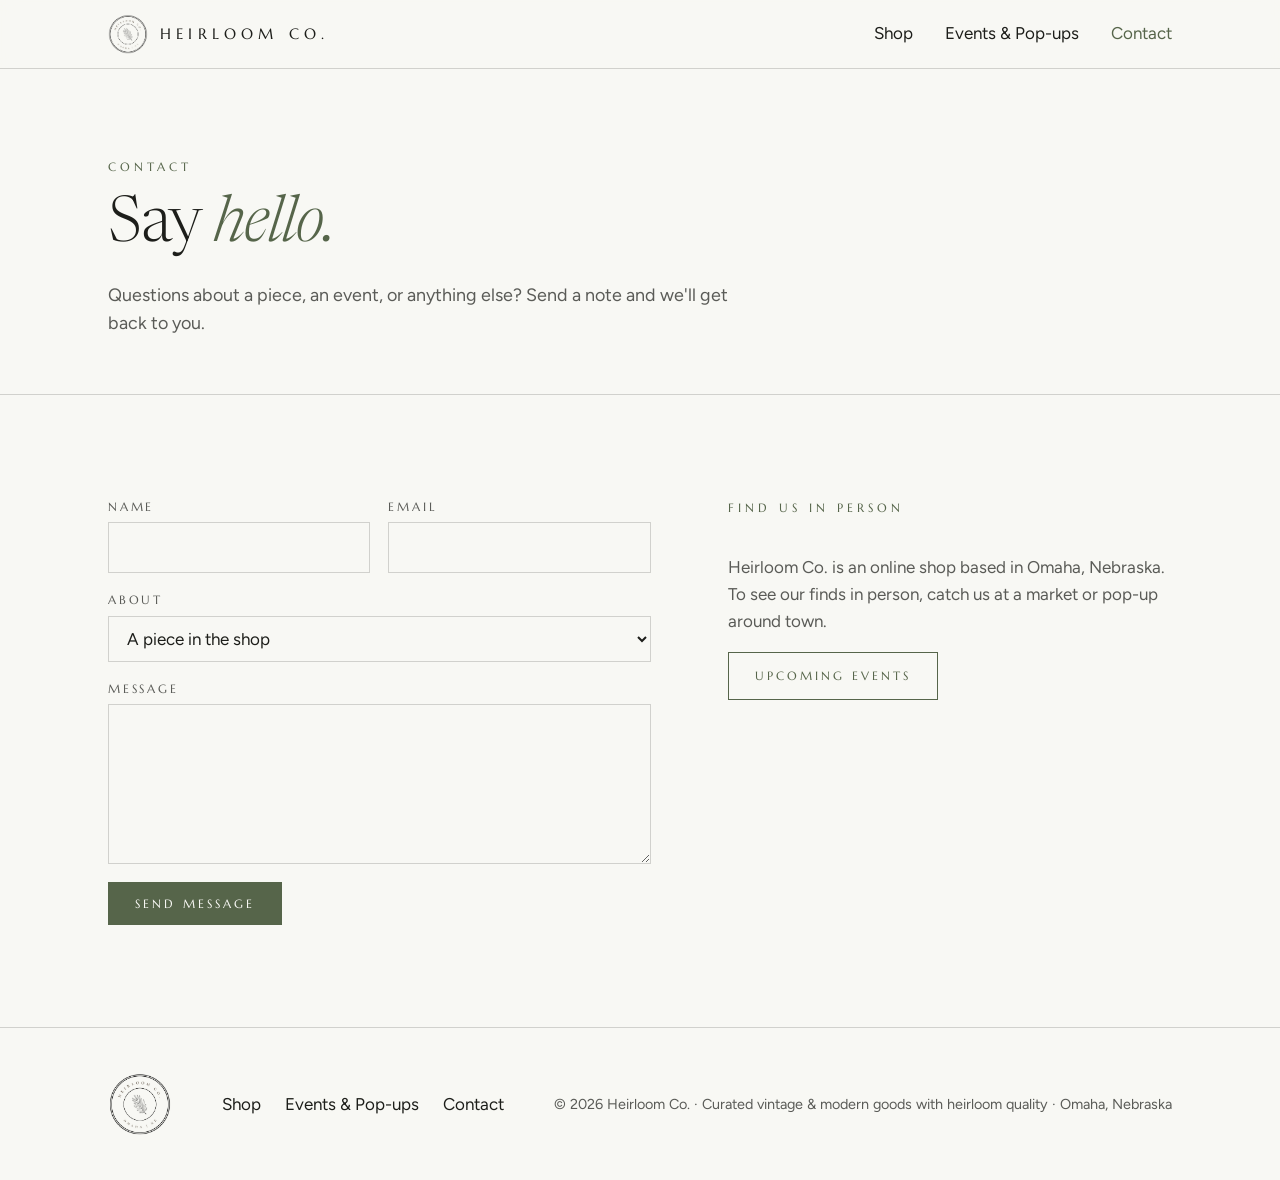
==== contact.html @ 71415613 "Add static Heirloom Co. site Plain HTML/CSS/JS version of the site for working on locally before Sho" ====
<!doctype html>
<html lang="en" class="dark-ok">
<head>
  <meta charset="utf-8">
  <meta name="viewport" content="width=device-width, initial-scale=1">
  <title>Contact · Heirloom Co.</title>
  <meta name="description" content="Get in touch with Heirloom Co. in Omaha about an item or an event.">
  <link rel="preconnect" href="https://fonts.googleapis.com">
  <link rel="preconnect" href="https://fonts.gstatic.com" crossorigin>
  <link rel="stylesheet" href="https://fonts.googleapis.com/css2?family=Marcellus&family=Newsreader:ital,opsz,wght@0,6..72,300;0,6..72,400;1,6..72,300;1,6..72,400&family=Figtree:wght@400;500;600&family=Nanum+Pen+Script&display=swap">
  <link rel="stylesheet" href="css/heirloom.css">
</head>
<body class="template-contact">
  <a class="skip" href="#MainContent">Skip to content</a>

  <header class="site">
    <div class="wrap">
      <a class="brand" href="index.html" aria-label="Heirloom Co. home">
        <img class="logo brand-img" src="images/logo.jpg" alt="" width="850" height="850">
        <span>Heirloom Co.</span>
      </a>
      <nav class="links" aria-label="Main">
        <a href="shop.html">Shop</a>
        <a href="events.html">Events &amp; Pop-ups</a>
        <a href="contact.html" aria-current="page">Contact</a>
      </nav>
    </div>
  </header>

  <main id="MainContent">
    <section class="page-head">
      <div class="wrap">
        <span class="caps">Contact</span>
        <h1>Say <em>hello.</em></h1>
        <p class="lede">Questions about a piece, an event, or anything else? Send a note and we'll get back to you.</p>
      </div>
    </section>

    <section class="block">
      <div class="wrap contact">
        <!-- Not connected to anything yet. Shopify's built-in contact form can take this over later. -->
        <form class="form" data-contact>
          <div class="row">
            <label><span>Name</span><input type="text" name="name" autocomplete="name" required></label>
            <label><span>Email</span><input type="email" name="email" autocomplete="email" required></label>
          </div>
          <label>
            <span>About</span>
            <select name="topic">
              <option>A piece in the shop</option>
              <option>Events &amp; pop-ups</option>
              <option>Something else</option>
            </select>
          </label>
          <label><span>Message</span><textarea name="message" required></textarea></label>
          <button class="btn solid" type="submit">Send message</button>
          <p class="form-status" role="status" hidden></p>
        </form>

        <aside>
          <div class="sec-head tight">
            <div>
              <span class="caps">Find us in person</span>
            </div>
          </div>
          <p class="muted">Heirloom Co. is an online shop based in Omaha, Nebraska. To see our finds in person, catch us at a market or pop-up around town.</p>
          <div class="actions">
            <a class="btn line" href="events.html">Upcoming events</a>
          </div>
        </aside>
      </div>
    </section>
  </main>

  <footer class="site">
    <div class="wrap">
      <img class="logo foot-logo" src="images/logo.jpg" alt="" width="850" height="850">
      <div class="foot-links">
        <a href="shop.html">Shop</a>
        <a href="events.html">Events &amp; Pop-ups</a>
        <a href="contact.html">Contact</a>
      </div>
      <p>© 2026 Heirloom Co. · Curated vintage &amp; modern goods with heirloom quality · Omaha, Nebraska</p>
    </div>
  </footer>

  <script src="js/heirloom.js" defer></script>
</body>
</html>
---- css/heirloom.css ----
/* Heirloom Co. site styles. */
:root {
  --paper: #F8F8F4;
  --paper-2: #EFEFE8;
  --ink: #1D1E1A;
  --sage: #56654A;
  --ink-soft: color-mix(in srgb, var(--ink) 72%, var(--paper));
  --rule: color-mix(in srgb, var(--ink) 18%, var(--paper));
  --sage-soft: color-mix(in srgb, var(--sage) 18%, var(--paper));
  --sage-deep: color-mix(in srgb, var(--sage) 78%, var(--ink));

  --f-caps: "Marcellus", "Cormorant SC", Georgia, serif;
  --f-display: "Newsreader", Georgia, "Times New Roman", serif;
  --f-body: "Figtree", system-ui, -apple-system, "Segoe UI", sans-serif;
  --f-hand: "Nanum Pen Script", "Bradley Hand", "Segoe Print", cursive;

  --gutter: clamp(16px, 4vw, 48px);
  --max: 1160px;
  color-scheme: light;
}
@media (prefers-color-scheme: dark) {
  :root.dark-ok {
    color-scheme: dark;
    --paper: #151613;
    --paper-2: #1D1F1A;
    --ink: #ECECE4;
    --sage: #A8B893;
  }
}

* { box-sizing: border-box; }
html { scroll-behavior: smooth; }
body {
  margin: 0;
  background: var(--paper);
  color: var(--ink);
  font-family: var(--f-body);
  font-size: 17px;
  line-height: 1.6;
  -webkit-font-smoothing: antialiased;
}
img { max-width: 100%; height: auto; display: block; }
a { color: inherit; }
a:focus-visible, button:focus-visible, input:focus-visible, select:focus-visible, summary:focus-visible {
  outline: 2px solid var(--sage); outline-offset: 3px; border-radius: 2px;
}
.skip { position: absolute; left: -9999px; }
.skip:focus { left: 16px; top: 16px; background: var(--paper); padding: 8px 12px; z-index: 50; }
.visually-hidden { position: absolute !important; width: 1px; height: 1px; overflow: hidden; clip: rect(0 0 0 0); white-space: nowrap; }

.wrap { max-width: var(--max); margin-inline: auto; padding-inline: var(--gutter); }
.wrap.narrow { max-width: 760px; }
.center { text-align: center; }
.center .btn { margin-top: 8px; }
.muted { color: var(--ink-soft); }
.small { font-size: 0.85rem; }
.accent { color: var(--sage); }

.caps {
  font-family: var(--f-caps);
  text-transform: uppercase;
  letter-spacing: 0.32em;
  font-size: 0.78rem;
}
h1, h2, h3 { text-wrap: balance; }
.h2, .sec-head h2 {
  font-family: var(--f-display); font-weight: 300;
  font-size: clamp(2rem, 4vw, 3rem); line-height: 1.1; margin: 0 0 16px;
}

.draft {
  background: var(--sage-soft);
  font-size: 0.85rem; text-align: center;
  padding: 8px var(--gutter);
}

/* header */
header.site {
  position: sticky; top: 0; z-index: 10;
  background: color-mix(in srgb, var(--paper) 92%, transparent);
  backdrop-filter: blur(8px);
  border-bottom: 1px solid var(--rule);
}
header.site .wrap { display: flex; align-items: center; justify-content: space-between; gap: 16px; padding-block: 14px; }
.brand { display: flex; align-items: center; gap: 12px; text-decoration: none; }
.brand svg, .brand .brand-img { width: 40px; height: 40px; flex: none; object-fit: contain; }
.brand span { font-family: var(--f-caps); letter-spacing: 0.34em; font-size: 0.95rem; text-transform: uppercase; }
nav.links { display: flex; flex-wrap: wrap; justify-content: flex-end; gap: 6px clamp(14px, 3vw, 32px); }
nav.links a { text-decoration: none; }
nav.links a:hover, nav.links a[aria-current] { color: var(--sage); }
.cart-link .count {
  display: inline-grid; place-items: center; min-width: 20px; height: 20px; padding: 0 5px;
  border-radius: 999px; background: var(--ink); color: var(--paper); font-size: 0.72rem;
}

/* buttons */
.actions { display: flex; flex-wrap: wrap; gap: 14px; }
.btn {
  display: inline-block; padding: 13px 26px; border: 1px solid var(--sage);
  background: transparent; color: var(--sage); cursor: pointer;
  text-decoration: none; font-family: var(--f-caps); text-transform: uppercase;
  letter-spacing: 0.24em; font-size: 0.78rem; transition: background .2s, color .2s, border-color .2s;
}
.btn.solid { background: var(--sage); color: var(--paper); }
.btn.solid:hover { background: var(--sage-deep); border-color: var(--sage-deep); }
.btn.line:hover { background: var(--sage); color: var(--paper); }
.btn[disabled] { opacity: .5; cursor: not-allowed; }

/* hero */
.hero .wrap {
  display: grid; grid-template-columns: 1.15fr 0.85fr; align-items: center;
  gap: clamp(32px, 6vw, 80px); padding-block: clamp(48px, 8vw, 104px);
}
.hero .eyebrow { color: var(--sage); margin: 0 0 20px; }
.hero h1 {
  font-family: var(--f-display); font-weight: 300;
  font-size: clamp(2rem, 3.8vw, 3.2rem); line-height: 1.1; letter-spacing: -0.01em;
  margin: 0 0 24px;
}
.hero h1 em { font-style: italic; color: var(--sage); }
.hero .lede { font-size: 1.12rem; color: var(--ink-soft); max-width: 34em; margin: 0 0 32px; }

.seal { width: 100%; max-width: 420px; justify-self: center; margin-inline: auto; color: var(--ink); }
.seal svg { width: 100%; height: auto; display: block; overflow: visible; }
.seal .hero-img { width: 100%; }
.small-seal { max-width: 120px; margin-bottom: 24px; }
/* The logo is black line art on white: multiply drops the white into the page color,
   and in dark mode it's inverted so the lines turn light. */
.logo { mix-blend-mode: multiply; }
@media (prefers-color-scheme: dark) {
  :root.dark-ok .logo { filter: invert(1); mix-blend-mode: screen; }
}

/* sections */
.block { padding-block: clamp(56px, 8vw, 104px); border-top: 1px solid var(--rule); }
.block.first { border-top: 0; padding-top: clamp(40px, 6vw, 72px); }
.sec-head { display: flex; align-items: end; justify-content: space-between; gap: 24px; flex-wrap: wrap; margin-bottom: clamp(32px, 5vw, 56px); }
.sec-head.tight { margin-bottom: 24px; }
.sec-head .caps { color: var(--sage); display: block; margin-bottom: 12px; }
.sec-head h2, .sec-head .h2 { margin: 0; }
.sec-head > p, .sec-head > .rte { max-width: 30em; color: var(--ink-soft); margin: 0; }

/* what we carry */
.carry { display: grid; grid-template-columns: 1fr 1fr; gap: clamp(24px, 5vw, 72px); }
.carry h3 {
  display: flex; align-items: center; gap: 14px;
  font-family: var(--f-caps); font-weight: 400; text-transform: uppercase;
  letter-spacing: 0.3em; font-size: 1rem; margin: 0 0 8px;
}
.carry h3 svg { width: 34px; height: 20px; color: var(--sage); }
.carry .note { color: var(--ink-soft); margin: 0 0 20px; }
.carry ul { list-style: none; margin: 0; padding: 0; }
.carry li {
  display: flex; justify-content: space-between; gap: 16px;
  padding-block: 13px; border-bottom: 1px solid var(--rule);
  font-family: var(--f-display); font-size: 1.25rem;
}
.carry li a { text-decoration: none; }
.carry li a:hover { color: var(--sage); }
.carry li span { font-family: var(--f-body); font-size: 0.85rem; color: var(--ink-soft); align-self: center; text-align: right; }

/* item cards (photo, name, description, price) */
.racks { background: var(--paper-2); }
.items { display: grid; grid-template-columns: repeat(auto-fill, minmax(220px, 1fr)); gap: 44px 24px; }
.item { display: flex; flex-direction: column; gap: 4px; }
.item[hidden] { display: none; }
.item-img {
  aspect-ratio: 1; margin-bottom: 12px; overflow: hidden;
  display: grid; place-items: center;
  background: var(--paper); border: 1px dashed var(--rule); color: var(--ink-soft);
}
.item-img img { width: 100%; height: 100%; object-fit: cover; }
.item .kind { color: var(--sage); font-size: 0.66rem; }
.item .name { font-family: var(--f-display); font-weight: 400; font-size: 1.3rem; line-height: 1.2; margin: 0; }
.item .meta { font-size: 0.9rem; color: var(--ink-soft); margin: 0; }
.item .price { font-family: var(--f-display); font-size: 1.15rem; margin: 6px 0 0; }
.racks .foot { margin: 44px 0 0; color: var(--ink-soft); }
.racks .foot a { color: var(--sage); }

/* consign */
.steps { list-style: none; margin: 0; padding: 0; display: grid; grid-template-columns: repeat(3, 1fr); gap: clamp(24px, 4vw, 48px); counter-reset: s; }
.steps li { counter-increment: s; border-top: 1px solid var(--ink); padding-top: 20px; }
.steps li::before {
  content: "Step " counter(s); display: block;
  font-family: var(--f-caps); text-transform: uppercase; letter-spacing: 0.3em; font-size: 0.72rem;
  color: var(--sage); margin-bottom: 10px;
}
.steps h3 { font-family: var(--f-display); font-weight: 400; font-size: 1.5rem; margin: 0 0 8px; }
.steps p { margin: 0; color: var(--ink-soft); }
.split { display: flex; flex-wrap: wrap; gap: 12px; margin-top: 14px; }
.split b { font-weight: 500; font-size: 0.85rem; border: 1px solid var(--rule); padding: 4px 12px; border-radius: 999px; }

/* visit */
.visit { display: grid; grid-template-columns: 1fr 1fr; gap: clamp(32px, 6vw, 80px); }
.visit address { font-style: normal; font-family: var(--f-display); font-size: 1.6rem; line-height: 1.35; margin-bottom: 20px; }
.visit .muted { margin: 0 0 24px; max-width: 30em; }
.hours { width: 100%; border-collapse: collapse; font-variant-numeric: tabular-nums; }
.hours caption { text-align: left; margin-bottom: 10px; color: var(--sage); }
.hours td { padding-block: 11px; border-bottom: 1px solid var(--rule); }
.hours td:last-child { text-align: right; }
.hours tr.closed td { color: var(--ink-soft); }

/* product page */
.product { display: grid; grid-template-columns: 1.1fr 0.9fr; gap: clamp(32px, 5vw, 72px); padding-block: clamp(32px, 5vw, 64px); align-items: start; }
.product-media { display: grid; gap: 16px; }
.product-media figure { margin: 0; background: var(--paper-2); }
.media-empty { aspect-ratio: 4 / 5; display: grid; place-items: center; }
.media-empty svg { width: 30%; color: var(--ink-soft); }
.product-info { position: sticky; top: 96px; display: flex; flex-direction: column; gap: 16px; }
.product-info .kind { color: var(--sage); }
.product-info h1 { font-family: var(--f-display); font-weight: 300; font-size: clamp(2rem, 4vw, 3rem); line-height: 1.1; margin: 0; }
.price-tag { font-family: var(--f-hand); font-size: 2.8rem; line-height: 1; display: flex; gap: 12px; align-items: baseline; }
.price-tag s { font-size: 1.8rem; color: var(--ink-soft); }
.buy { display: flex; flex-direction: column; gap: 10px; align-items: flex-start; }
select, input[type="search"], input[type="email"], input[type="password"], input[type="number"] {
  font: inherit; color: var(--ink); background: var(--paper);
  border: 1px solid var(--rule); padding: 11px 14px; max-width: 100%;
}
.one-of { font-size: 0.9rem; color: var(--ink-soft); border-top: 1px dashed var(--rule); padding-top: 14px; margin: 0; }
.rte { max-width: 65ch; }
.rte img { margin-block: 16px; }

/* collections list */
.coll-grid { display: grid; grid-template-columns: repeat(auto-fill, minmax(240px, 1fr)); gap: 32px 24px; }
.coll-card { display: flex; flex-direction: column; gap: 8px; text-decoration: none; }
.coll-img { aspect-ratio: 4 / 5; background: var(--paper-2); display: grid; place-items: center; overflow: hidden; }
.coll-img img { width: 100%; height: 100%; object-fit: cover; }
.coll-img svg { width: 35%; color: var(--ink-soft); }
.coll-card:hover .caps { color: var(--sage); }

/* cart */
.cart-lines { list-style: none; margin: 24px 0; padding: 0; }
.cart-lines li { display: grid; grid-template-columns: 96px 1fr auto; gap: 18px; align-items: start; padding-block: 18px; border-bottom: 1px solid var(--rule); }
.cart-img { display: block; aspect-ratio: 4 / 5; background: var(--paper-2); overflow: hidden; }
.cart-img img { width: 100%; height: 100%; object-fit: cover; }
.cart-lines .name { font-family: var(--f-display); font-size: 1.25rem; text-decoration: none; display: block; }
.cart-lines p { margin: 2px 0 8px; }
.qty { width: 72px; margin-inline: 6px 12px; padding: 6px 8px; }
.remove { color: var(--ink-soft); }
.line-price { font-variant-numeric: tabular-nums; }
.cart-foot { display: flex; flex-direction: column; align-items: flex-end; gap: 8px; text-align: right; }
.subtotal { display: flex; gap: 24px; align-items: baseline; font-size: 1.3rem; margin: 0; }

/* search, pager, blog */
.search-form { display: flex; flex-wrap: wrap; gap: 10px; justify-content: center; margin-block: 16px; }
.search-form input { flex: 1 1 220px; }
.result-link { font-family: var(--f-display); font-size: 1.2rem; }
.pager { display: flex; justify-content: center; gap: 24px; margin-top: 48px; color: var(--ink-soft); }
.pager a { color: var(--ink); }
.articles { list-style: none; padding: 0; margin: 24px 0 0; }
.articles li { padding-block: 20px; border-bottom: 1px solid var(--rule); display: flex; flex-direction: column; gap: 4px; }
.articles .name { font-family: var(--f-display); font-size: 1.5rem; text-decoration: none; }
.article-img { margin-block: 24px; }
.password .seal { max-width: 300px; margin-bottom: 32px; }
.pw-login { margin-top: 32px; }
.pw-login summary { cursor: pointer; color: var(--ink-soft); }

/* page heading (about, shop, contact) */
.page-head { padding-block: clamp(48px, 7vw, 88px) clamp(32px, 5vw, 56px); }
.page-head .caps { color: var(--sage); display: block; margin-bottom: 16px; }
.page-head h1 {
  font-family: var(--f-display); font-weight: 300;
  font-size: clamp(2.4rem, 5vw, 4rem); line-height: 1.06; letter-spacing: -0.015em; margin: 0 0 20px;
}
.page-head h1 em { font-style: italic; color: var(--sage); }
.page-head .lede { font-size: 1.12rem; color: var(--ink-soft); max-width: 36em; margin: 0; }

/* about */
.story { display: grid; grid-template-columns: 0.8fr 1.2fr; gap: clamp(32px, 6vw, 80px); align-items: start; }
.story .seal { max-width: 320px; }
.story p { margin: 0 0 18px; font-size: 1.08rem; }
.story p:first-child { font-family: var(--f-display); font-size: 1.5rem; line-height: 1.4; }

/* events */
.events { list-style: none; margin: 0; padding: 0; }
.events li { display: grid; grid-template-columns: 88px 1fr; gap: clamp(20px, 4vw, 40px); padding-block: 28px; border-top: 1px solid var(--rule); }
.events li:last-child { border-bottom: 1px solid var(--rule); }
.events .date { display: flex; flex-direction: column; align-items: center; justify-content: center; aspect-ratio: 1; border: 1px solid var(--ink); }
.events .date .caps { color: var(--sage); font-size: 0.7rem; }
.events .date b { font-family: var(--f-display); font-weight: 300; font-size: 2.2rem; line-height: 1; }
.events h3 { font-family: var(--f-display); font-weight: 400; font-size: 1.6rem; margin: 0 0 4px; }
.events p { margin: 0 0 8px; }
.events p:last-child { margin: 0; }
#events .foot { margin: 40px 0 0; }

/* shop filters */
.filters { display: flex; flex-wrap: wrap; gap: 10px; }
.filters button {
  font-family: var(--f-caps); text-transform: uppercase; letter-spacing: 0.24em; font-size: 0.72rem;
  background: transparent; color: var(--ink); border: 1px solid var(--rule); padding: 9px 18px; cursor: pointer;
}
.filters button:hover { border-color: var(--sage); color: var(--sage); }
.filters button[aria-pressed="true"] { background: var(--sage); color: var(--paper); border-color: var(--sage); }

/* contact form */
.contact { display: grid; grid-template-columns: 1.1fr 0.9fr; gap: clamp(32px, 6vw, 80px); align-items: start; }
.form { display: grid; gap: 18px; }
.form .row { display: grid; grid-template-columns: 1fr 1fr; gap: 18px; }
.form label { display: grid; gap: 6px; }
.form label > span { font-family: var(--f-caps); text-transform: uppercase; letter-spacing: 0.24em; font-size: 0.72rem; color: var(--ink-soft); }
input[type="text"], textarea {
  font: inherit; color: var(--ink); background: var(--paper);
  border: 1px solid var(--rule); padding: 11px 14px; max-width: 100%;
}
.form input, .form select, .form textarea { width: 100%; }
.form textarea { min-height: 160px; resize: vertical; }
.form .btn { justify-self: start; }
.form-status { margin: 0; color: var(--sage); }
.contact aside address { font-style: normal; font-family: var(--f-display); font-size: 1.4rem; line-height: 1.35; margin-bottom: 16px; }
.contact aside .hours { margin-top: 32px; }

/* footer */
footer.site { border-top: 1px solid var(--rule); padding-block: 44px; }
footer.site .wrap { display: flex; align-items: center; justify-content: space-between; gap: 20px; flex-wrap: wrap; }
footer.site .foot-logo { width: 64px; height: 64px; }
footer.site p { margin: 0; color: var(--ink-soft); font-size: 0.9rem; }
.foot-links { display: flex; flex-wrap: wrap; gap: 8px 24px; }
.foot-links a { text-decoration: none; }
.foot-links a:hover { color: var(--sage); }
.racks .foot a:hover, .rte a:hover { color: var(--sage-deep); }

@media (max-width: 860px) {
  .hero .wrap, .product { grid-template-columns: 1fr; }
  .hero .seal { order: -1; max-width: 260px; }
  .carry, .visit, .steps, .story, .contact { grid-template-columns: 1fr; }
  .product-info { position: static; }
  .product-media { grid-auto-flow: column; grid-auto-columns: 88%; overflow-x: auto; scroll-snap-type: x mandatory; }
  .product-media figure { scroll-snap-align: start; }
}
@media (max-width: 520px) {
  .brand span { display: none; }
  .form .row { grid-template-columns: 1fr; }
  .events li { grid-template-columns: 64px 1fr; }
  .events .date b { font-size: 1.7rem; }
  nav.links { gap: 6px 16px; font-size: 0.95rem; }
  .cart-lines li { grid-template-columns: 72px 1fr; }
  .line-price { grid-column: 2; }
}
@media (prefers-reduced-motion: reduce) {
  html { scroll-behavior: auto; }
}
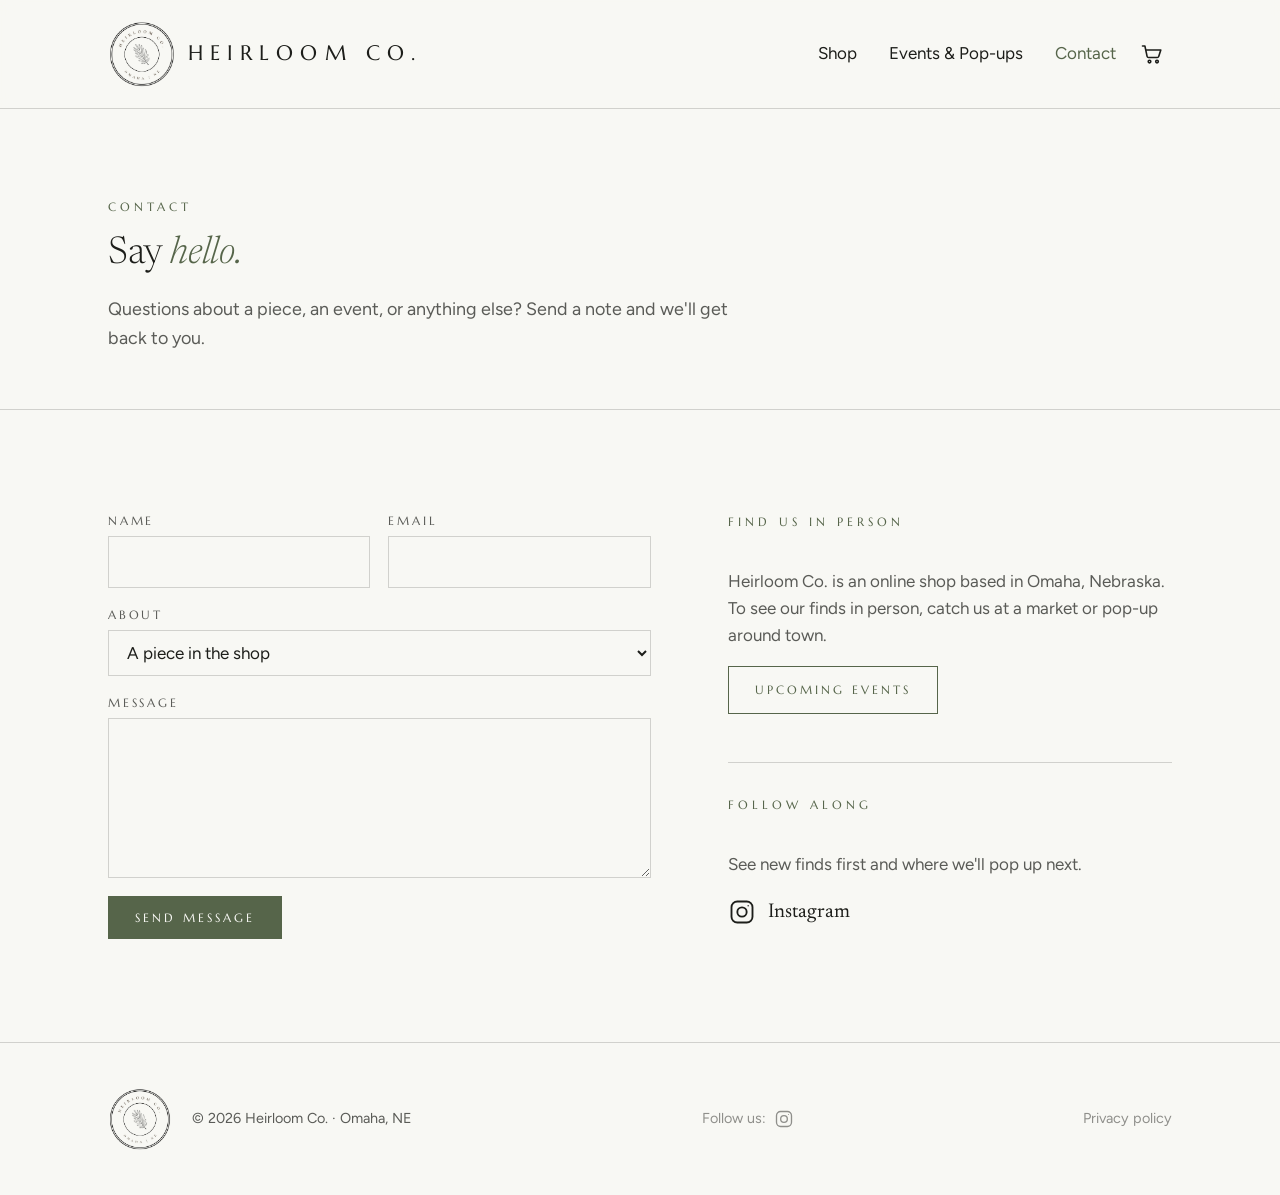
==== commit 62e1aa36: "Bring Shopify theme updates to the static site Match the static pages to the changes made on the sho" ====
--- a/contact.html
+++ b/contact.html
@@ -7,7 +7,7 @@
   <meta name="description" content="Get in touch with Heirloom Co. in Omaha about an item or an event.">
   <link rel="preconnect" href="https://fonts.googleapis.com">
   <link rel="preconnect" href="https://fonts.gstatic.com" crossorigin>
-  <link rel="stylesheet" href="https://fonts.googleapis.com/css2?family=Marcellus&family=Newsreader:ital,opsz,wght@0,6..72,300;0,6..72,400;1,6..72,300;1,6..72,400&family=Figtree:wght@400;500;600&family=Nanum+Pen+Script&display=swap">
+  <link rel="stylesheet" href="https://fonts.googleapis.com/css2?family=Marcellus&family=Newsreader:ital,opsz,wght@0,6..72,300;0,6..72,400;1,6..72,300;1,6..72,400&family=Figtree:wght@400;500;600&display=swap">
   <link rel="stylesheet" href="css/heirloom.css">
 </head>
 <body class="template-contact">
@@ -19,11 +19,29 @@
         <img class="logo brand-img" src="images/logo.jpg" alt="" width="850" height="850">
         <span>Heirloom Co.</span>
       </a>
-      <nav class="links" aria-label="Main">
+      <nav class="links" id="MainNav" aria-label="Main">
         <a href="shop.html">Shop</a>
         <a href="events.html">Events &amp; Pop-ups</a>
         <a href="contact.html" aria-current="page">Contact</a>
       </nav>
+      <div class="header-actions">
+        <!-- The cart only works on Shopify; here the icon is just for the design. -->
+        <a href="#" class="cart-link" aria-label="Cart">
+          <svg viewBox="0 0 24 24" width="24" height="24" fill="none" stroke="currentColor" stroke-width="1.6" stroke-linecap="round" stroke-linejoin="round" aria-hidden="true">
+            <path d="M2.5 4h2.4l2.2 10.3a1.5 1.5 0 0 0 1.5 1.2h8.6a1.5 1.5 0 0 0 1.5-1.1L20.8 8H5.7"/>
+            <circle cx="9.5" cy="19.6" r="1.3"/>
+            <circle cx="17" cy="19.6" r="1.3"/>
+          </svg>
+        </a>
+        <button class="menu-toggle" type="button" aria-controls="MainNav" aria-expanded="false" aria-label="Menu" data-menu-toggle>
+          <svg class="icon-open" viewBox="0 0 24 24" width="24" height="24" fill="none" stroke="currentColor" stroke-width="1.6" stroke-linecap="round" aria-hidden="true">
+            <path d="M4 7h16M4 12h16M4 17h16"/>
+          </svg>
+          <svg class="icon-close" viewBox="0 0 24 24" width="24" height="24" fill="none" stroke="currentColor" stroke-width="1.6" stroke-linecap="round" aria-hidden="true">
+            <path d="M6 6l12 12M18 6L6 18"/>
+          </svg>
+        </button>
+      </div>
     </div>
   </header>
 
@@ -67,6 +85,24 @@
           <div class="actions">
             <a class="btn line" href="events.html">Upcoming events</a>
           </div>
+
+          <div class="contact-social">
+            <div class="sec-head tight">
+              <div>
+                <span class="caps">Follow along</span>
+              </div>
+            </div>
+            <p class="muted">See new finds first and where we'll pop up next.</p>
+            <!-- Replace # with the shop's Instagram link and the text with its @handle. -->
+            <a class="social-link" href="#" target="_blank" rel="noopener">
+              <svg viewBox="0 0 24 24" width="28" height="28" fill="none" stroke="currentColor" stroke-width="1.6" aria-hidden="true">
+                <rect x="3" y="3" width="18" height="18" rx="5"/>
+                <circle cx="12" cy="12" r="4"/>
+                <circle cx="17.3" cy="6.7" r="0.6" fill="currentColor" stroke="none"/>
+              </svg>
+              <span>Instagram</span>
+            </a>
+          </div>
         </aside>
       </div>
     </section>
@@ -75,12 +111,17 @@
   <footer class="site">
     <div class="wrap">
       <img class="logo foot-logo" src="images/logo.jpg" alt="" width="850" height="850">
-      <div class="foot-links">
-        <a href="shop.html">Shop</a>
-        <a href="events.html">Events &amp; Pop-ups</a>
-        <a href="contact.html">Contact</a>
-      </div>
-      <p>© 2026 Heirloom Co. · Curated vintage &amp; modern goods with heirloom quality · Omaha, Nebraska</p>
+      <p>© 2026 Heirloom Co. · Omaha, NE</p>
+      <!-- Replace # with the shop's Instagram and privacy policy links. -->
+      <a class="foot-social" href="#" target="_blank" rel="noopener" aria-label="Follow us on Instagram">
+        <span aria-hidden="true">Follow us:</span>
+        <svg viewBox="0 0 24 24" width="20" height="20" fill="none" stroke="currentColor" stroke-width="1.6" aria-hidden="true">
+          <rect x="3" y="3" width="18" height="18" rx="5"/>
+          <circle cx="12" cy="12" r="4"/>
+          <circle cx="17.3" cy="6.7" r="0.6" fill="currentColor" stroke="none"/>
+        </svg>
+      </a>
+      <a class="foot-privacy" href="#">Privacy policy</a>
     </div>
   </footer>
 
--- a/css/heirloom.css
+++ b/css/heirloom.css
@@ -12,7 +12,6 @@
   --f-caps: "Marcellus", "Cormorant SC", Georgia, serif;
   --f-display: "Newsreader", Georgia, "Times New Roman", serif;
   --f-body: "Figtree", system-ui, -apple-system, "Segoe UI", sans-serif;
-  --f-hand: "Nanum Pen Script", "Bradley Hand", "Segoe Print", cursive;
 
   --gutter: clamp(16px, 4vw, 48px);
   --max: 1160px;
@@ -65,7 +64,7 @@
 h1, h2, h3 { text-wrap: balance; }
 .h2, .sec-head h2 {
   font-family: var(--f-display); font-weight: 300;
-  font-size: clamp(2rem, 4vw, 3rem); line-height: 1.1; margin: 0 0 16px;
+  font-size: clamp(1.7rem, 3vw, 2.5rem); line-height: 1.1; margin: 0 0 16px;
 }
 
 .draft {
@@ -88,6 +87,27 @@
 nav.links { display: flex; flex-wrap: wrap; justify-content: flex-end; gap: 6px clamp(14px, 3vw, 32px); }
 nav.links a { text-decoration: none; }
 nav.links a:hover, nav.links a[aria-current] { color: var(--sage); }
+header.site .wrap { min-height: 108px; }
+header.site .brand span { font-size: 1.3rem; }
+header.site .brand .brand-img { width: 68px; height: 68px; }
+header.site nav.links { margin-left: auto; }
+.header-actions { display: flex; align-items: center; gap: 16px; }
+.header-actions .cart-link {
+  position: relative; display: inline-flex; align-items: center; justify-content: center;
+  width: 40px; height: 40px; text-decoration: none;
+}
+.header-actions .cart-link:hover { color: var(--sage); }
+.header-actions .cart-link .count {
+  position: absolute; top: 2px; right: 0;
+  min-width: 18px; height: 18px; padding: 0 4px; font-size: 0.68rem; line-height: 1;
+}
+.menu-toggle {
+  display: none; align-items: center; justify-content: center;
+  width: 40px; height: 40px; margin-right: -8px; padding: 0;
+  background: none; border: 0; color: var(--ink); cursor: pointer;
+}
+.menu-toggle:hover { color: var(--sage); }
+.menu-toggle .icon-close { display: none; }
 .cart-link .count {
   display: inline-grid; place-items: center; min-width: 20px; height: 20px; padding: 0 5px;
   border-radius: 999px; background: var(--ink); color: var(--paper); font-size: 0.72rem;
@@ -114,7 +134,7 @@
 .hero .eyebrow { color: var(--sage); margin: 0 0 20px; }
 .hero h1 {
   font-family: var(--f-display); font-weight: 300;
-  font-size: clamp(2rem, 3.8vw, 3.2rem); line-height: 1.1; letter-spacing: -0.01em;
+  font-size: clamp(1.7rem, 3vw, 2.5rem); line-height: 1.1; letter-spacing: -0.01em;
   margin: 0 0 24px;
 }
 .hero h1 em { font-style: italic; color: var(--sage); }
@@ -148,6 +168,7 @@
   letter-spacing: 0.3em; font-size: 1rem; margin: 0 0 8px;
 }
 .carry h3 svg { width: 34px; height: 20px; color: var(--sage); }
+.carry h3 .carry-leaf { width: auto; height: 34px; flex: none; }
 .carry .note { color: var(--ink-soft); margin: 0 0 20px; }
 .carry ul { list-style: none; margin: 0; padding: 0; }
 .carry li {
@@ -174,6 +195,10 @@
 .item .name { font-family: var(--f-display); font-weight: 400; font-size: 1.3rem; line-height: 1.2; margin: 0; }
 .item .meta { font-size: 0.9rem; color: var(--ink-soft); margin: 0; }
 .item .price { font-family: var(--f-display); font-size: 1.15rem; margin: 6px 0 0; }
+.item .price s { color: var(--ink-soft); margin-right: 6px; }
+.item-link { display: flex; flex-direction: column; gap: 4px; text-decoration: none; color: inherit; }
+.item-link:hover .name { color: var(--sage); }
+.item.is-sold .item-img, .item.is-sold .name { opacity: .5; }
 .racks .foot { margin: 44px 0 0; color: var(--ink-soft); }
 .racks .foot a { color: var(--sage); }
 
@@ -209,8 +234,8 @@
 .product-info { position: sticky; top: 96px; display: flex; flex-direction: column; gap: 16px; }
 .product-info .kind { color: var(--sage); }
 .product-info h1 { font-family: var(--f-display); font-weight: 300; font-size: clamp(2rem, 4vw, 3rem); line-height: 1.1; margin: 0; }
-.price-tag { font-family: var(--f-hand); font-size: 2.8rem; line-height: 1; display: flex; gap: 12px; align-items: baseline; }
-.price-tag s { font-size: 1.8rem; color: var(--ink-soft); }
+.price-tag { font-family: var(--f-display); font-weight: 400; font-size: 1.9rem; line-height: 1; display: flex; gap: 12px; align-items: baseline; }
+.price-tag s { font-size: 1.3rem; color: var(--ink-soft); }
 .buy { display: flex; flex-direction: column; gap: 10px; align-items: flex-start; }
 select, input[type="search"], input[type="email"], input[type="password"], input[type="number"] {
   font: inherit; color: var(--ink); background: var(--paper);
@@ -260,7 +285,7 @@
 .page-head .caps { color: var(--sage); display: block; margin-bottom: 16px; }
 .page-head h1 {
   font-family: var(--f-display); font-weight: 300;
-  font-size: clamp(2.4rem, 5vw, 4rem); line-height: 1.06; letter-spacing: -0.015em; margin: 0 0 20px;
+  font-size: clamp(1.7rem, 3vw, 2.5rem); line-height: 1.1; letter-spacing: -0.01em; margin: 0 0 20px;
 }
 .page-head h1 em { font-style: italic; color: var(--sage); }
 .page-head .lede { font-size: 1.12rem; color: var(--ink-soft); max-width: 36em; margin: 0; }
@@ -306,8 +331,18 @@
 .form textarea { min-height: 160px; resize: vertical; }
 .form .btn { justify-self: start; }
 .form-status { margin: 0; color: var(--sage); }
+.form-errors { margin: 0; color: #9A3B2E; }
+.form-errors ul { margin: 4px 0 0; padding-left: 20px; }
 .contact aside address { font-style: normal; font-family: var(--f-display); font-size: 1.4rem; line-height: 1.35; margin-bottom: 16px; }
 .contact aside .hours { margin-top: 32px; }
+.contact-social { margin-top: 48px; padding-top: 32px; border-top: 1px solid var(--rule); }
+.social-link {
+  display: inline-flex; align-items: center; gap: 12px;
+  color: var(--ink); text-decoration: none; font-family: var(--f-display); font-size: 1.25rem;
+  transition: color .2s;
+}
+.social-link svg { flex: none; }
+.social-link:hover { color: var(--sage); }
 
 /* footer */
 footer.site { border-top: 1px solid var(--rule); padding-block: 44px; }
@@ -315,10 +350,42 @@
 footer.site .foot-logo { width: 64px; height: 64px; }
 footer.site p { margin: 0; color: var(--ink-soft); font-size: 0.9rem; }
 .foot-links { display: flex; flex-wrap: wrap; gap: 8px 24px; }
-.foot-links a { text-decoration: none; }
-.foot-links a:hover { color: var(--sage); }
+/* Footer links sit light gray and turn the accent green on hover. */
+footer.site { --foot-link: color-mix(in srgb, var(--ink) 48%, var(--paper)); }
+.foot-links a, .foot-social, .foot-privacy { color: var(--foot-link); text-decoration: none; transition: color .2s; }
+.foot-links a:hover, .foot-social:hover, .foot-privacy:hover { color: var(--sage); }
+.foot-privacy { margin-left: auto; font-size: 0.9rem; }
+/* The Instagram link sits centered between the © line and the privacy link. */
+.foot-social { display: inline-flex; align-items: center; gap: 8px; margin-inline: auto; font-size: 0.9rem; }
+.foot-social + .foot-privacy { margin-left: 0; }
+.foot-social svg { display: block; }
 .racks .foot a:hover, .rte a:hover { color: var(--sage-deep); }
 
+/* Phones and small tablets: the menu folds into the menu icon,
+   laid out as menu icon on the left, logo in the middle, cart on the right. */
+@media (max-width: 760px) {
+  header.site .wrap { display: grid; grid-template-columns: 1fr auto 1fr; align-items: center; min-height: 80px; }
+  header.site .brand .brand-img { width: 56px; height: 56px; }
+  .header-actions { display: contents; }
+  .menu-toggle { display: inline-flex; grid-column: 1; grid-row: 1; justify-self: start; margin: 0 0 0 -8px; }
+  header.site .brand { grid-column: 2; grid-row: 1; justify-self: center; }
+  .header-actions .cart-link { grid-column: 3; grid-row: 1; justify-self: end; margin-right: -8px; }
+  header.site nav.links {
+    display: none; position: absolute; top: 100%; left: 0; right: 0;
+    flex-direction: column; align-items: stretch; gap: 0; margin: 0;
+    padding: 8px var(--gutter) 16px;
+    background: var(--paper); border-bottom: 1px solid var(--rule);
+    box-shadow: 0 12px 24px -16px color-mix(in srgb, var(--ink) 40%, transparent);
+  }
+  header.site nav.links a {
+    padding-block: 14px; border-bottom: 1px solid var(--rule);
+    font-family: var(--f-display); font-size: 1.25rem;
+  }
+  header.site nav.links a:last-child { border-bottom: 0; }
+  header.site.is-open nav.links { display: flex; }
+  header.site.is-open .icon-open { display: none; }
+  header.site.is-open .icon-close { display: block; }
+}
 @media (max-width: 860px) {
   .hero .wrap, .product { grid-template-columns: 1fr; }
   .hero .seal { order: -1; max-width: 260px; }
